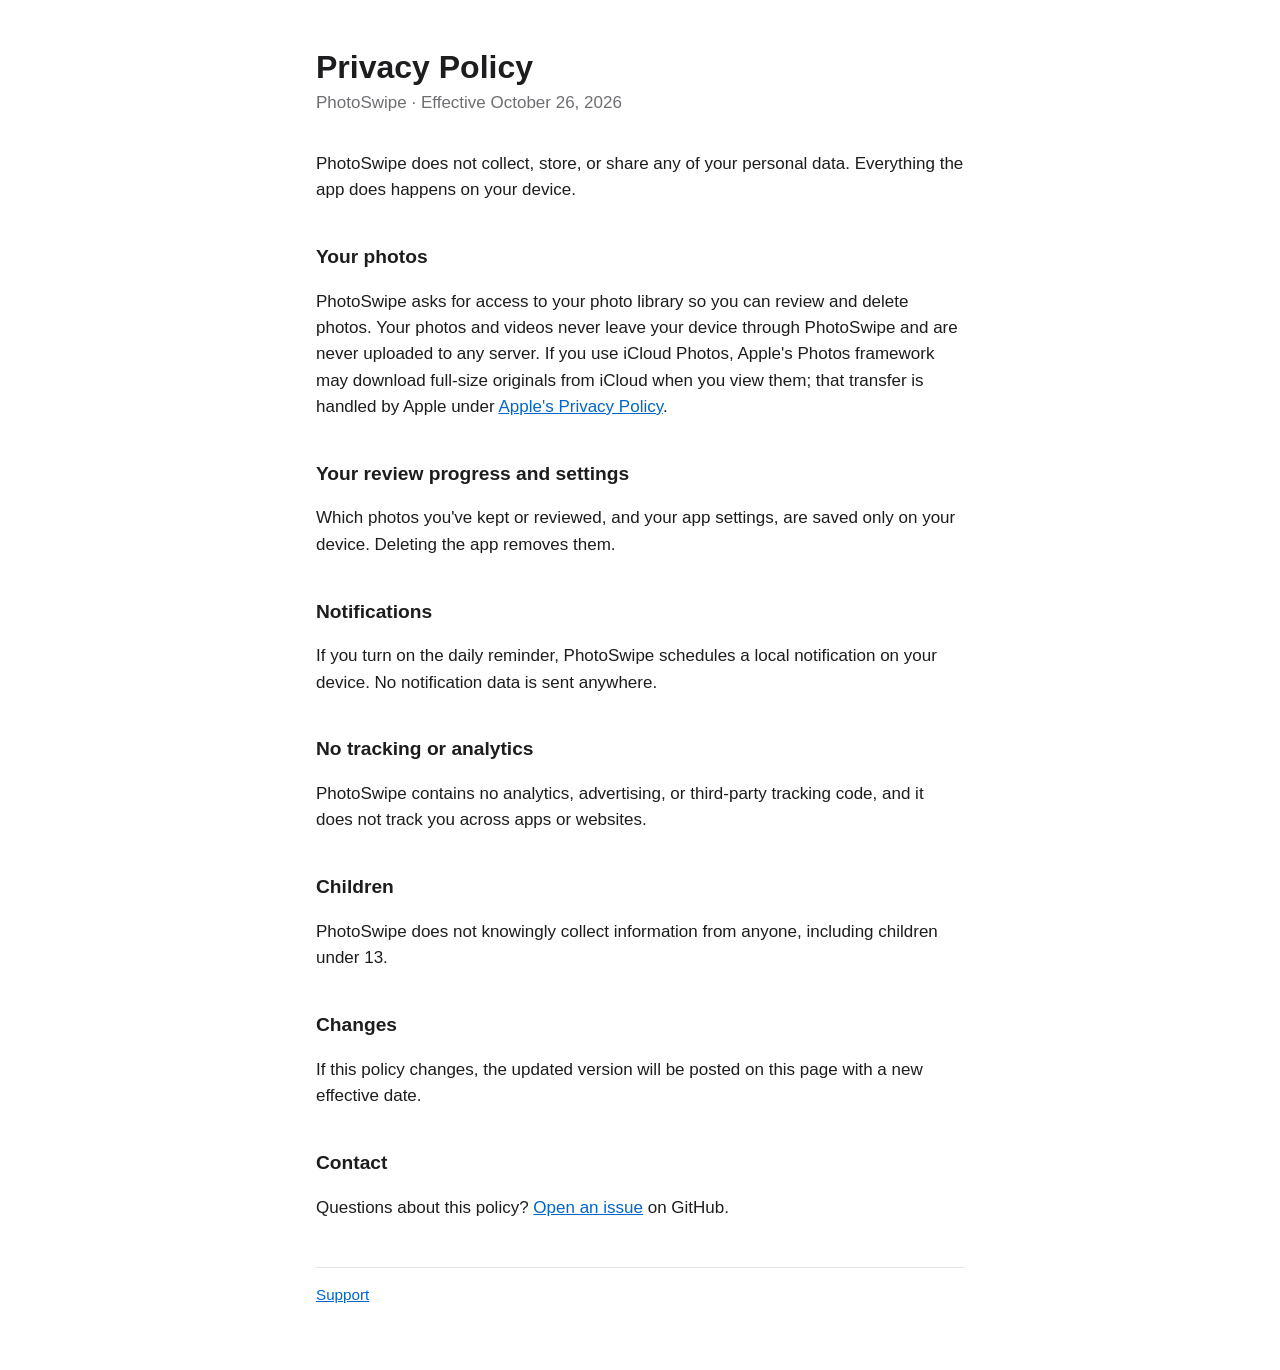
==== privacy.html @ e8e6b9e7 "Add PhotoSwipe support and privacy policy pages Co-Authored-By: Claude Opus 5.5 <noreply@anthropic.c" ====
<!doctype html>
<html lang="en">
<head>
<meta charset="utf-8">
<meta name="viewport" content="width=device-width, initial-scale=1">
<title>PhotoSwipe Privacy Policy</title>
<link rel="stylesheet" href="style.css">
</head>
<body>
<main>
<h1>Privacy Policy</h1>
<p class="meta">PhotoSwipe &middot; Effective October 26, 2026</p>

<p>PhotoSwipe does not collect, store, or share any of your personal data. Everything the app does happens on your device.</p>

<h2>Your photos</h2>
<p>PhotoSwipe asks for access to your photo library so you can review and delete photos. Your photos and videos never leave your device through PhotoSwipe and are never uploaded to any server. If you use iCloud Photos, Apple's Photos framework may download full-size originals from iCloud when you view them; that transfer is handled by Apple under <a href="https://www.apple.com/legal/privacy/">Apple's Privacy Policy</a>.</p>

<h2>Your review progress and settings</h2>
<p>Which photos you've kept or reviewed, and your app settings, are saved only on your device. Deleting the app removes them.</p>

<h2>Notifications</h2>
<p>If you turn on the daily reminder, PhotoSwipe schedules a local notification on your device. No notification data is sent anywhere.</p>

<h2>No tracking or analytics</h2>
<p>PhotoSwipe contains no analytics, advertising, or third-party tracking code, and it does not track you across apps or websites.</p>

<h2>Children</h2>
<p>PhotoSwipe does not knowingly collect information from anyone, including children under 13.</p>

<h2>Changes</h2>
<p>If this policy changes, the updated version will be posted on this page with a new effective date.</p>

<h2>Contact</h2>
<p>Questions about this policy? <a href="https://github.com/wmilz/photoswipe-support/issues/new">Open an issue</a> on GitHub.</p>

<nav><a href="index.html">Support</a></nav>
</main>
</body>
</html>
---- style.css ----
:root { --bg: #ffffff; --fg: #1d1d1f; --muted: #6e6e73; --link: #0066cc; --rule: #e5e5ea; }
@media (prefers-color-scheme: dark) {
  :root { --bg: #000000; --fg: #f5f5f7; --muted: #a1a1a6; --link: #2997ff; --rule: #38383a; }
}
* { box-sizing: border-box; }
body { margin: 0; background: var(--bg); color: var(--fg);
  font: 17px/1.55 -apple-system, BlinkMacSystemFont, "Segoe UI", Helvetica, Arial, sans-serif; }
main { max-width: 680px; margin: 0 auto; padding: 48px 16px 64px; }
h1 { font-size: 2rem; line-height: 1.2; margin: 0 0 4px; }
h2 { font-size: 1.2rem; margin: 2em 0 0.4em; }
.meta { color: var(--muted); margin: 0 0 2em; }
a { color: var(--link); }
nav { border-top: 1px solid var(--rule); margin-top: 3em; padding-top: 1em; color: var(--muted); font-size: 0.95rem; }
nav a { margin-right: 1.2em; }
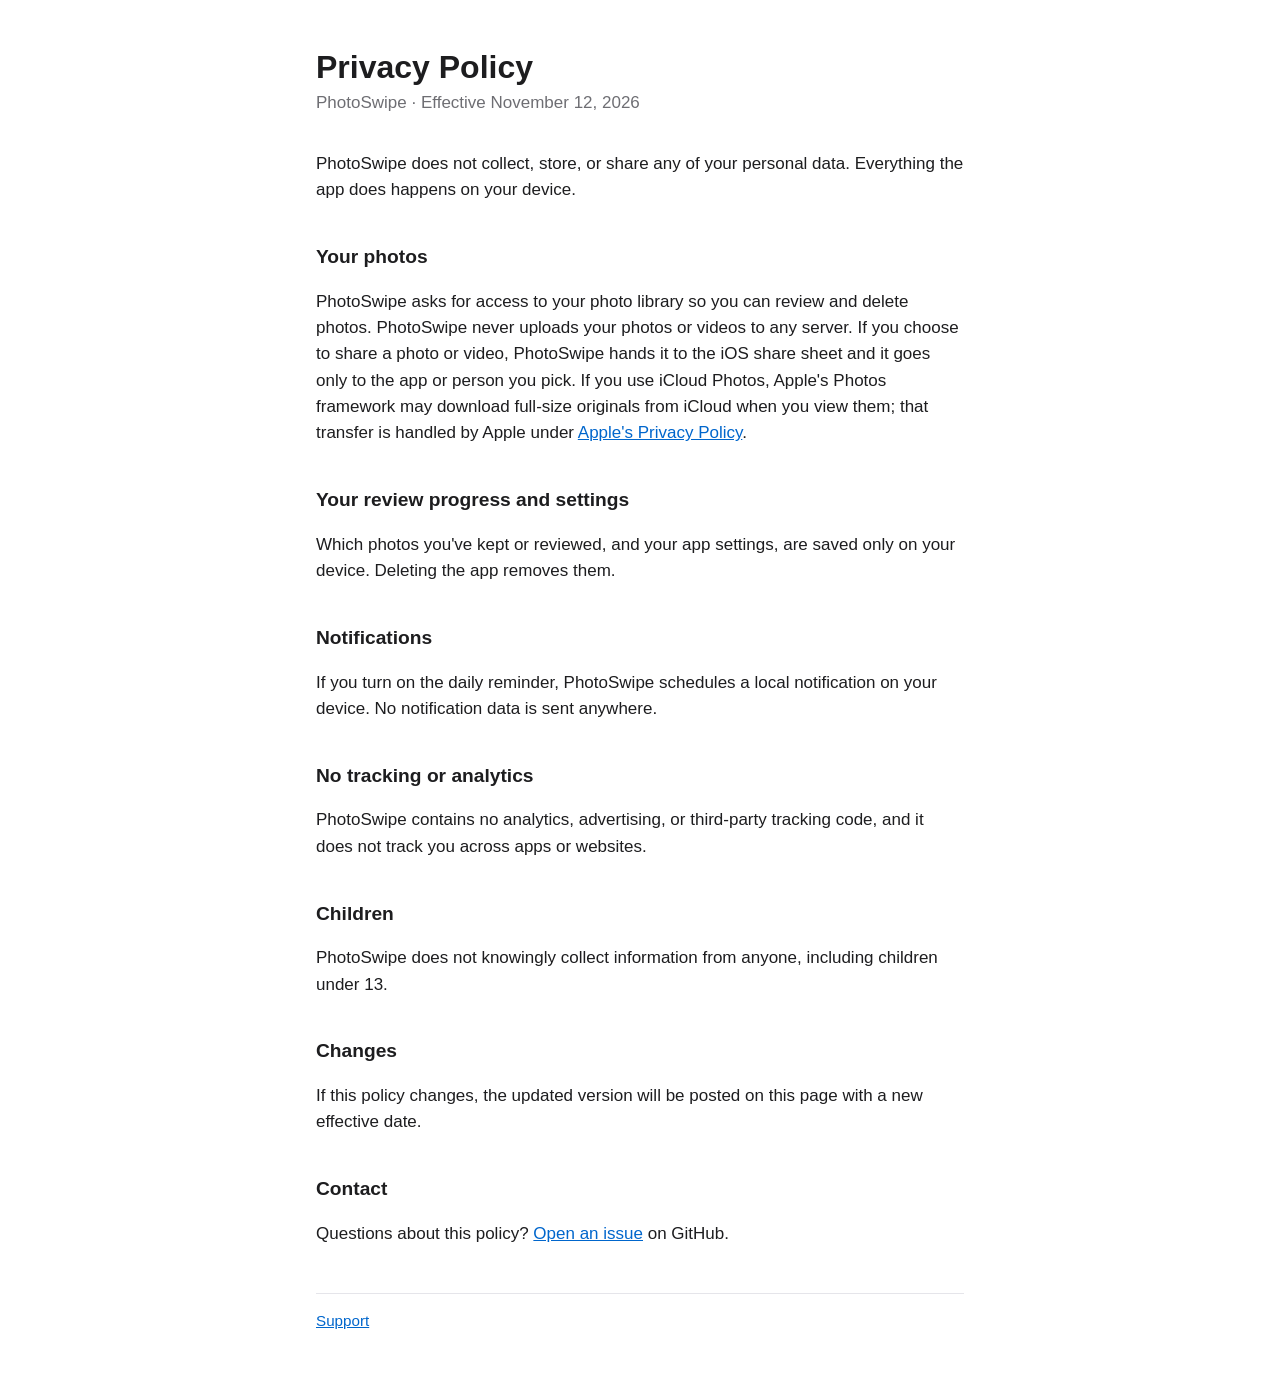
==== commit 4651c701: "Mention sharing in the privacy policy Co-Authored-By: Claude Opus 5.5 <noreply@anthropic.com>" ====
--- a/privacy.html
+++ b/privacy.html
@@ -9,12 +9,12 @@
 <body>
 <main>
 <h1>Privacy Policy</h1>
-<p class="meta">PhotoSwipe &middot; Effective October 26, 2026</p>
+<p class="meta">PhotoSwipe &middot; Effective November 12, 2026</p>
 
 <p>PhotoSwipe does not collect, store, or share any of your personal data. Everything the app does happens on your device.</p>
 
 <h2>Your photos</h2>
-<p>PhotoSwipe asks for access to your photo library so you can review and delete photos. Your photos and videos never leave your device through PhotoSwipe and are never uploaded to any server. If you use iCloud Photos, Apple's Photos framework may download full-size originals from iCloud when you view them; that transfer is handled by Apple under <a href="https://www.apple.com/legal/privacy/">Apple's Privacy Policy</a>.</p>
+<p>PhotoSwipe asks for access to your photo library so you can review and delete photos. PhotoSwipe never uploads your photos or videos to any server. If you choose to share a photo or video, PhotoSwipe hands it to the iOS share sheet and it goes only to the app or person you pick. If you use iCloud Photos, Apple's Photos framework may download full-size originals from iCloud when you view them; that transfer is handled by Apple under <a href="https://www.apple.com/legal/privacy/">Apple's Privacy Policy</a>.</p>
 
 <h2>Your review progress and settings</h2>
 <p>Which photos you've kept or reviewed, and your app settings, are saved only on your device. Deleting the app removes them.</p>
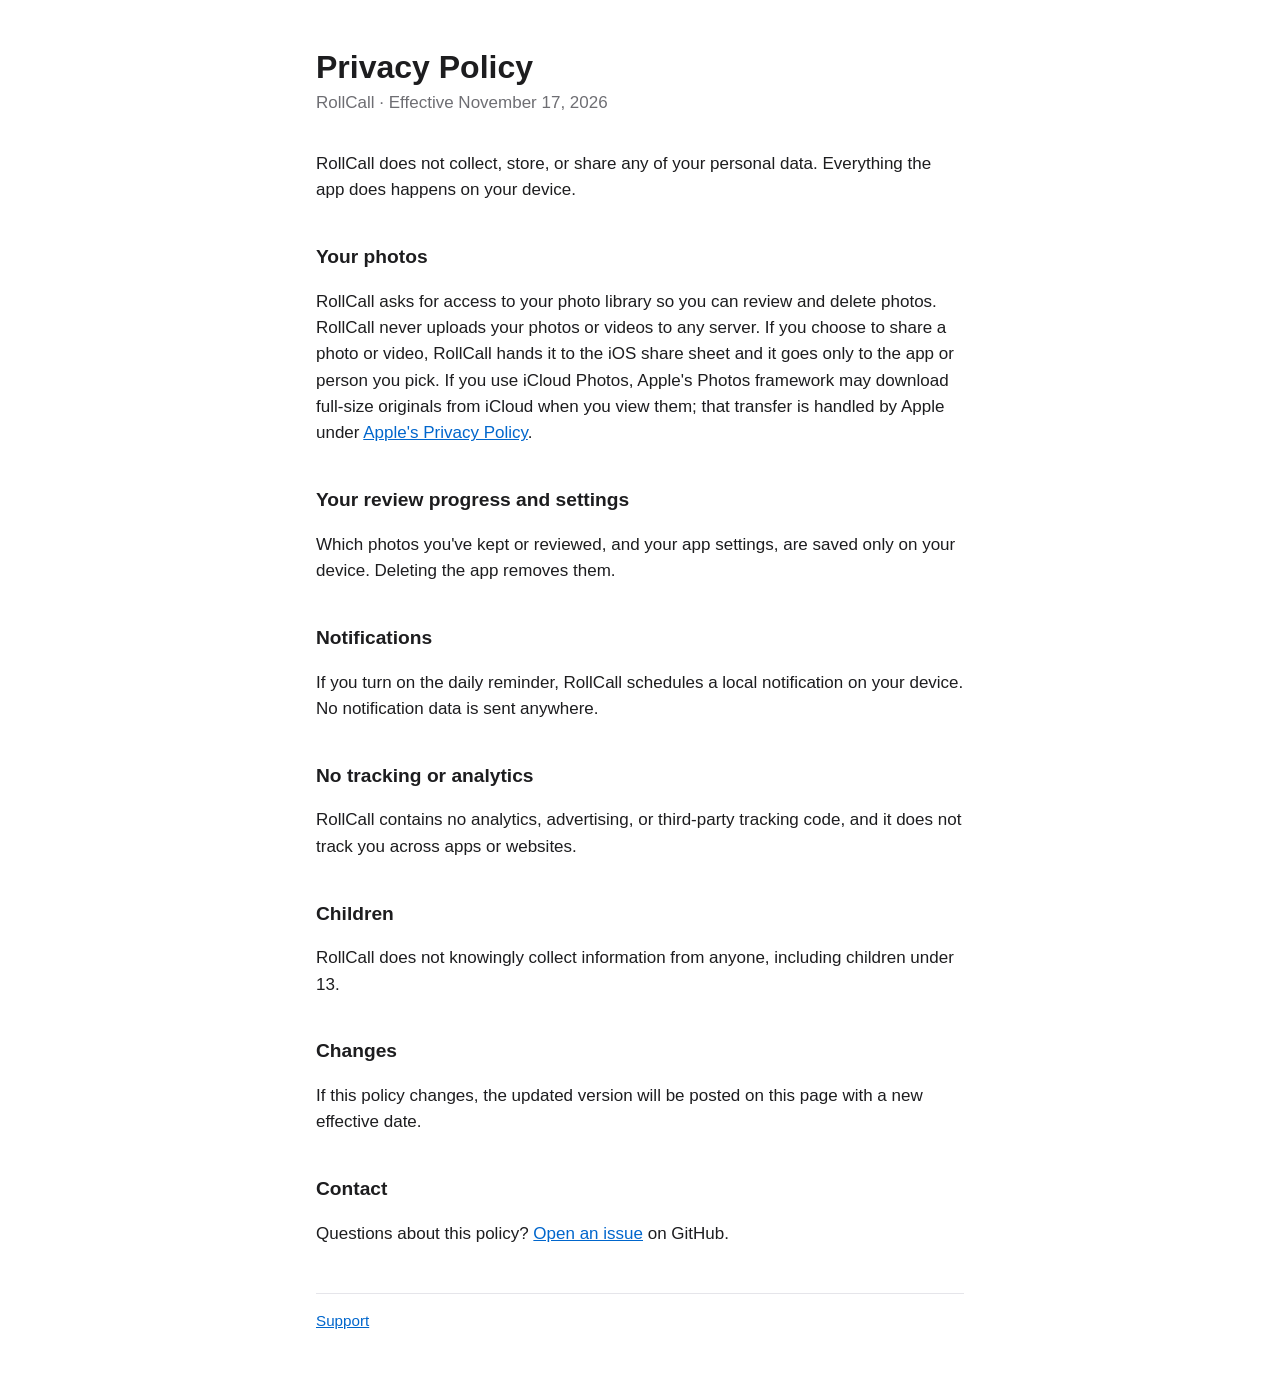
==== commit 65951ad4: "Rename the app to RollCall Co-Authored-By: Claude Opus 5.5 <noreply@anthropic.com>" ====
--- a/privacy.html
+++ b/privacy.html
@@ -3,30 +3,30 @@
 <head>
 <meta charset="utf-8">
 <meta name="viewport" content="width=device-width, initial-scale=1">
-<title>PhotoSwipe Privacy Policy</title>
+<title>RollCall Privacy Policy</title>
 <link rel="stylesheet" href="style.css">
 </head>
 <body>
 <main>
 <h1>Privacy Policy</h1>
-<p class="meta">PhotoSwipe &middot; Effective November 12, 2026</p>
+<p class="meta">RollCall &middot; Effective November 17, 2026</p>
 
-<p>PhotoSwipe does not collect, store, or share any of your personal data. Everything the app does happens on your device.</p>
+<p>RollCall does not collect, store, or share any of your personal data. Everything the app does happens on your device.</p>
 
 <h2>Your photos</h2>
-<p>PhotoSwipe asks for access to your photo library so you can review and delete photos. PhotoSwipe never uploads your photos or videos to any server. If you choose to share a photo or video, PhotoSwipe hands it to the iOS share sheet and it goes only to the app or person you pick. If you use iCloud Photos, Apple's Photos framework may download full-size originals from iCloud when you view them; that transfer is handled by Apple under <a href="https://www.apple.com/legal/privacy/">Apple's Privacy Policy</a>.</p>
+<p>RollCall asks for access to your photo library so you can review and delete photos. RollCall never uploads your photos or videos to any server. If you choose to share a photo or video, RollCall hands it to the iOS share sheet and it goes only to the app or person you pick. If you use iCloud Photos, Apple's Photos framework may download full-size originals from iCloud when you view them; that transfer is handled by Apple under <a href="https://www.apple.com/legal/privacy/">Apple's Privacy Policy</a>.</p>
 
 <h2>Your review progress and settings</h2>
 <p>Which photos you've kept or reviewed, and your app settings, are saved only on your device. Deleting the app removes them.</p>
 
 <h2>Notifications</h2>
-<p>If you turn on the daily reminder, PhotoSwipe schedules a local notification on your device. No notification data is sent anywhere.</p>
+<p>If you turn on the daily reminder, RollCall schedules a local notification on your device. No notification data is sent anywhere.</p>
 
 <h2>No tracking or analytics</h2>
-<p>PhotoSwipe contains no analytics, advertising, or third-party tracking code, and it does not track you across apps or websites.</p>
+<p>RollCall contains no analytics, advertising, or third-party tracking code, and it does not track you across apps or websites.</p>
 
 <h2>Children</h2>
-<p>PhotoSwipe does not knowingly collect information from anyone, including children under 13.</p>
+<p>RollCall does not knowingly collect information from anyone, including children under 13.</p>
 
 <h2>Changes</h2>
 <p>If this policy changes, the updated version will be posted on this page with a new effective date.</p>
